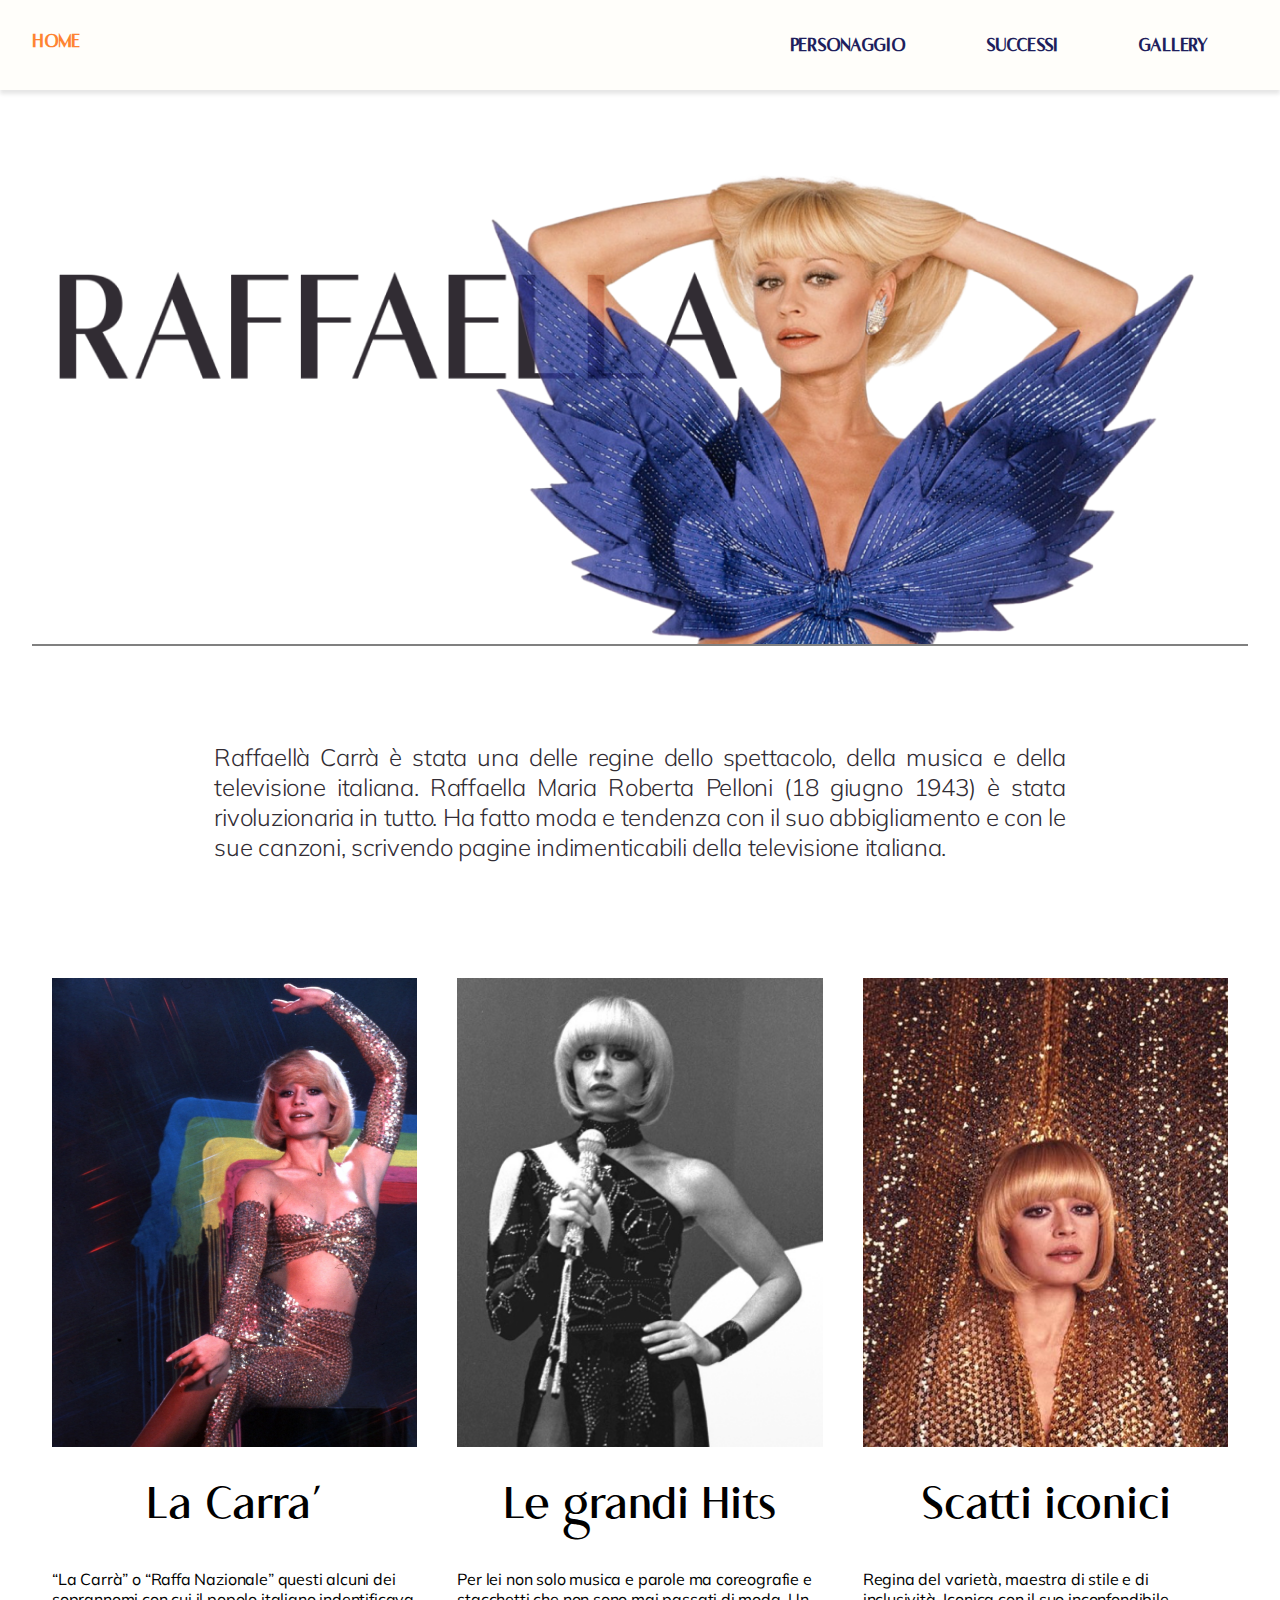
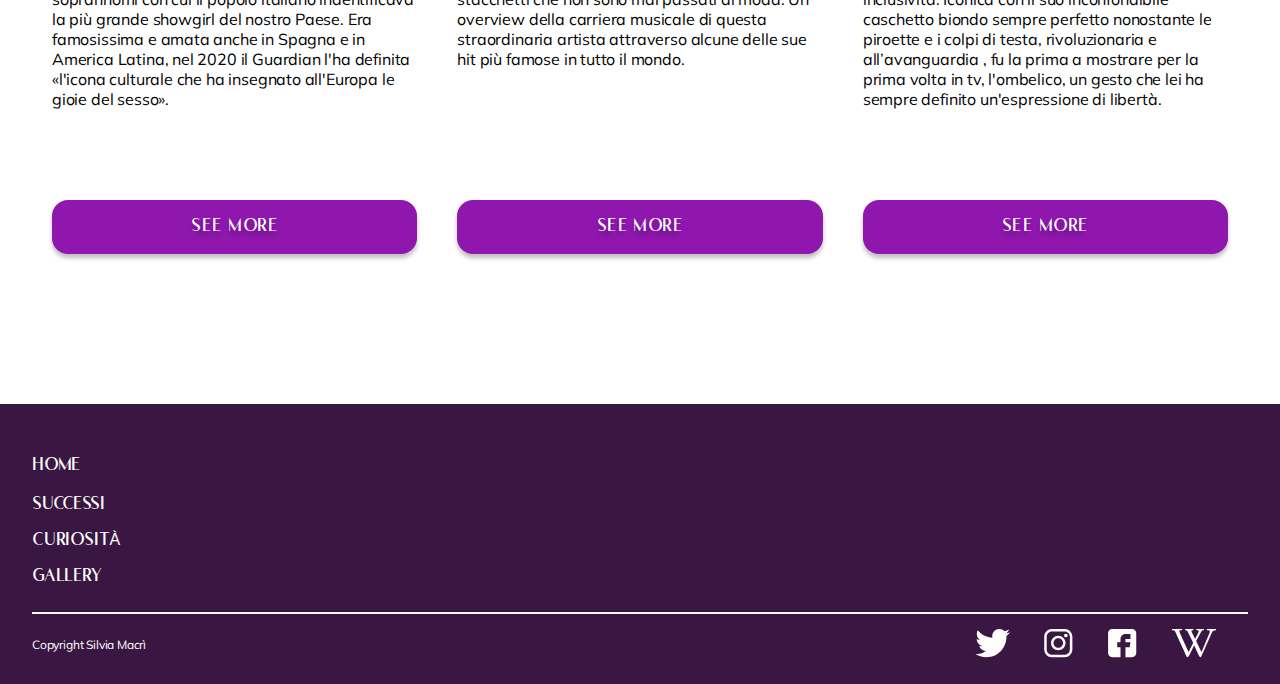
==== index.html @ 6fd502f0 "Initial commit1" ====
<!DOCTYPE html>
<html lang="it">
  <head>
    <meta charset="UTF-8" />
    <meta http-equiv="X-UA-Compatible" content="IE=edge" />
    <meta name="viewport" content="width=device-width, initial-scale=1.0" />
    <title>Home</title>
    <link rel="stylesheet" href="styles/index.css" type="text/css" />
    <link rel="stylesheet" href="styles/home.css" type="text/css" />
  </head>
  <body>
    <nav class="flex" id="navbar">
      <div class="container flex">
        <a class="link home active" href="#">HOME</a>
        <ul class="flex navlist">
          <li><a class="navlink link" href="personaggio.html">PERSONAGGIO</a></li>
          <li><a class="navlink link" href="success.html">SUCCESSI</a></li>
          <li><a class="navlink link" href="gallery.html">GALLERY</a></li>
        </ul>
      </div>
    </nav>

    <section id="header">
      <div class="container">
        <div class="flex align-center column">
          <img src="images/home.png" alt="Home" />
          <div class="hr-line"></div>
          <p class="subtitle description">
            Raffaellà Carrà è stata una delle regine dello spettacolo, della musica e della televisione italiana. Raffaella Maria Roberta Pelloni (18
            giugno 1943) è stata rivoluzionaria in tutto. Ha fatto moda e tendenza con il suo abbigliamento e con le sue canzoni, scrivendo pagine
            indimenticabili della televisione italiana.
          </p>
        </div>

        <div class="cards flex justify-between">
          <div class="single-card">
            <!-- <img src="images/Image 423_620.png" alt="Card 1" /> -->
            <div class="card-img" style="background-image: url('images/Image\ 423_620.png')"></div>
            <h2 class="card-title text-center">La Carra’</h2>
            <p class="card-description">
              “La Carrà” o “Raffa Nazionale” questi alcuni dei soprannomi con cui il popolo italiano indentificava la più grande showgirl del nostro
              Paese. Era famosissima e amata anche in Spagna e in America Latina, nel 2020 il Guardian l'ha definita «l'icona culturale che ha
              insegnato all'Europa le gioie del sesso».
            </p>
            <a href="success.html" class="page-link btn card-btn flex align-center justify-center">SEE MORE</a>
          </div>
          <div class="single-card">
            <!-- <img src="images/Frame 3.png" alt="Card 1" /> -->
            <div class="card-img" style="background-image: url('images/Frame\ 3.png')"></div>
            <h2 class="card-title text-center">Le grandi Hits</h2>
            <p class="card-description">
              Per lei non solo musica e parole ma coreografie e stacchetti che non sono mai passati di moda. Un overview della carriera musicale di
              questa straordinaria artista attraverso alcune delle sue hit più famose in tutto il mondo.
            </p>
            <a href="success.html" class="page-link btn card-btn flex align-center justify-center">SEE MORE</a>
          </div>
          <div class="single-card">
            <!-- <img src="images/Rectangle 40.png" alt="Card 1" /> -->
            <div class="card-img" style="background-image: url('images/Rectangle\ 40.png')"></div>
            <h2 class="card-title text-center">Scatti iconici</h2>
            <p class="card-description">
              Regina del varietà, maestra di stile e di inclusività. Iconica con il suo inconfondibile caschetto biondo sempre perfetto nonostante le
              piroette e i colpi di testa, rivoluzionaria e all’avanguardia , fu la prima a mostrare per la prima volta in tv, l'ombelico, un gesto
              che lei ha sempre definito un'espressione di libertà.
            </p>
            <a href="success.html" class="page-link btn card-btn flex align-center justify-center">SEE MORE</a>
          </div>
        </div>
      </div>
    </section>

    <footer id="footer" class="footer-home">
      <div class="container">
        <div class="flex column">
          <ul class="footer-list flex column">
            <li class="footer-item"><a class="footer-link link" href="">HOME</a></li>
            <li class="footer-item" style="padding-top: 11px">
              <a class="footer-link link" style="padding-top: 11px" href="./success.html">SUCCESSI</a>
            </li>
            <li class="footer-item"><a class="footer-link link" href="./success">curiosità</a></li>
            <li class="footer-item"><a class="footer-link link" href="">GALLERY</a></li>
          </ul>
          <div class="line"></div>
          <div class="flex justify-between">
            <div class="copyright small">Copyright Silvia Macrì</div>
            <div class="social-links">
              <a class="single-social-link" href="https://twitter.com/raffaella">
                <svg width="35" height="29" viewBox="0 0 35 29" fill="none" xmlns="http://www.w3.org/2000/svg">
                  <path
                    d="M35.0001 3.33336C33.7113 3.89867 32.3381 4.27338 30.9065 4.45531C32.3793 3.57595 33.5034 2.19408 34.0319 0.528486C32.6587 1.34721 31.1425 1.92551 29.5268 2.24823C28.2229 0.859874 26.3645 0 24.3372 0C20.4039 0 17.2373 3.19258 17.2373 7.10641C17.2373 7.66955 17.2849 8.21103 17.4019 8.72652C11.4954 8.43845 6.26903 5.60759 2.75806 1.29522C2.1451 2.3587 1.78556 3.57595 1.78556 4.88633C1.78556 7.34683 3.05262 9.52792 4.94131 10.7907C3.79987 10.769 2.68008 10.4376 1.73141 9.91562C1.73141 9.93728 1.73141 9.96543 1.73141 9.99359C1.73141 13.4461 4.19407 16.3138 7.42347 16.9744C6.84516 17.1325 6.21488 17.2083 5.56077 17.2083C5.10592 17.2083 4.64675 17.1823 4.21573 17.087C5.13625 19.9005 7.74836 21.969 10.8543 22.0361C8.43712 23.927 5.368 25.0663 2.04547 25.0663C1.46283 25.0663 0.904024 25.0403 0.345215 24.9688C3.49231 26.9983 7.22204 28.1571 11.2442 28.1571C24.3177 28.1571 31.4653 17.3274 31.4653 7.94029C31.4653 7.62623 31.4544 7.323 31.4393 7.02194C32.8493 6.02128 34.0341 4.77154 35.0001 3.33336Z"
                    fill="#FFFEFA"
                  />
                </svg>
              </a>
              <a class="single-social-link" href="https://www.instagram.com/raffaellacarra_fans_official/">
                <svg width="29" height="29" viewBox="0 0 29 29" fill="none" xmlns="http://www.w3.org/2000/svg">
                  <path
                    d="M20.6019 0H7.9855C3.70103 0 0.215332 3.48586 0.215332 7.77033V20.3867C0.215332 24.6714 3.70103 28.1571 7.9855 28.1571H20.6019C24.8867 28.1571 28.3724 24.6712 28.3724 20.3867V7.77033C28.3726 3.48586 24.8867 0 20.6019 0ZM25.8743 20.3867C25.8743 23.2938 23.5092 25.6588 20.6021 25.6588H7.9855C5.07855 25.659 2.71356 23.2938 2.71356 20.3867V7.77033C2.71356 4.86339 5.07855 2.49823 7.9855 2.49823H20.6019C23.509 2.49823 25.8742 4.86339 25.8742 7.77033V20.3867H25.8743Z"
                    fill="#FFFEFA"
                  />
                  <path
                    d="M14.2939 6.82355C10.2933 6.82355 7.03857 10.0782 7.03857 14.0789C7.03857 18.0794 10.2933 21.3339 14.2939 21.3339C18.2946 21.3339 21.5493 18.0794 21.5493 14.0789C21.5493 10.0782 18.2946 6.82355 14.2939 6.82355ZM14.2939 18.8355C11.671 18.8355 9.53681 16.7017 9.53681 14.0787C9.53681 11.4556 11.6708 9.32161 14.2939 9.32161C16.9171 9.32161 19.0511 11.4556 19.0511 14.0787C19.0511 16.7017 16.9169 18.8355 14.2939 18.8355Z"
                    fill="#FFFEFA"
                  />
                  <path
                    d="M21.8535 4.7052C21.3722 4.7052 20.8994 4.90006 20.5594 5.24149C20.2178 5.58125 20.0215 6.05424 20.0215 6.53724C20.0215 7.01873 20.218 7.49156 20.5594 7.83299C20.8992 8.17274 21.3722 8.36927 21.8535 8.36927C22.3365 8.36927 22.8078 8.17274 23.1493 7.83299C23.4907 7.49156 23.6856 7.01856 23.6856 6.53724C23.6856 6.05424 23.4907 5.58125 23.1493 5.24149C22.8095 4.90006 22.3365 4.7052 21.8535 4.7052Z"
                    fill="#FFFEFA"
                  />
                </svg>
              </a>
              <a class="single-social-link" href="https://www.facebook.com/raffcarra">
                <svg width="29" height="29" viewBox="0 0 29 29" fill="none" xmlns="http://www.w3.org/2000/svg">
                  <path
                    d="M24.1179 0H4.21002C1.93592 0 0.0854492 1.85047 0.0854492 4.12457V24.0325C0.0854492 26.3066 1.93592 28.1571 4.21002 28.1571H12.5142V18.2031H9.2145V13.2536H12.5142V9.89897C12.5142 7.16966 14.7343 4.94948 17.4636 4.94948H22.4681V9.89897H17.4636V13.2536H22.4681L21.6432 18.2031H17.4636V28.1571H24.1179C26.392 28.1571 28.2425 26.3066 28.2425 24.0325V4.12457C28.2425 1.85047 26.392 0 24.1179 0Z"
                    fill="#FFFEFA"
                  />
                </svg>
              </a>
              <a
                class="single-social-link"
                href="https://it.wikipedia.org/wiki/Raffaella_Carr%C3%A0#:~:text=Raffaella%20Carr%C3%A0%2C%20pseudonimo%20di%20Raffaella,radiofonica%20e%20autrice%20televisiva%20italiana"
              >
                <svg width="45" height="29" viewBox="0 0 45 29" fill="none" xmlns="http://www.w3.org/2000/svg">
                  <path
                    d="M22.2239 16.1463C20.5044 19.7188 18.1477 24.5553 16.9793 26.7374C15.8484 28.7243 14.9071 28.4582 14.1619 26.7906C11.5782 20.6479 6.26969 9.88169 3.77416 3.84549C3.31341 2.73228 2.9651 2.02044 2.63662 1.73881C2.30374 1.46162 1.61813 1.2953 0.573179 1.23543C0.18959 1.19329 0 1.10016 0 0.944927V0.104472L0.0947949 0.0202045C1.79449 0.0113343 10.0218 0.0202045 10.0218 0.0202045L10.1144 0.104472V0.907228C10.1144 1.12898 9.97552 1.23321 9.69995 1.23321L8.66382 1.28643C7.77539 1.34409 7.33008 1.59024 7.33008 2.09584C7.33008 2.34421 7.42708 2.70567 7.63651 3.20684C9.625 8.09877 16.4921 22.6593 16.4921 22.6593L16.7434 22.7458L21.1745 13.8489L20.2883 11.8753L17.2395 5.8413C17.2395 5.8413 16.6553 4.63273 16.4524 4.22913C15.1143 1.56141 15.1451 1.42392 13.7938 1.24208C13.4124 1.19773 13.2184 1.14894 13.2184 0.964885V0.100037L13.3286 0.0179871H21.2164L21.4259 0.0845144V0.918316C21.4259 1.11346 21.287 1.19551 21.0092 1.19551L20.4426 1.282C18.9877 1.39509 19.2279 1.98718 20.1935 3.91202L23.1013 9.92604L26.331 3.44633C26.8689 2.26437 26.7586 1.965 26.536 1.69668C26.4081 1.54145 25.9738 1.28643 25.0435 1.25317L24.6731 1.21325C24.576 1.21339 24.4817 1.1797 24.4064 1.1179C24.3676 1.09206 24.3359 1.05674 24.3143 1.01525C24.2927 0.973757 24.2819 0.927438 24.2829 0.880617V0.0889492L24.3954 0.00689907C26.6881 -0.00862384 31.8269 0.00689907 31.8269 0.00689907L31.9371 0.0889492V0.89614C31.9371 1.12011 31.8269 1.22434 31.5822 1.22434C30.3939 1.27756 30.1448 1.39953 29.6995 2.03597C29.479 2.37747 29.0095 3.12257 28.5134 3.95415L24.2829 11.8553L24.1639 12.1037L29.2961 22.6659L29.6091 22.7568L37.6887 3.4552C37.9731 2.67462 37.9246 2.12023 37.5719 1.8009C37.2081 1.48158 36.9348 1.2953 35.9934 1.25539L35.2218 1.22434C35.1222 1.22788 35.024 1.19912 34.9419 1.14229C34.9039 1.11851 34.8722 1.086 34.8492 1.04744C34.8262 1.00889 34.8126 0.965393 34.8096 0.920534V0.119995L34.9176 0.0357274H44.0378L44.1127 0.119995V0.927186C44.1127 1.14894 43.976 1.25982 43.7291 1.25982C42.5365 1.31304 41.6569 1.59245 41.0771 2.03818C40.4973 2.51052 40.052 3.17801 39.7235 4.01181C39.7235 4.01181 32.292 21.1314 29.7502 26.8283C28.7846 28.691 27.8146 28.5247 26.9879 26.7706C25.9363 24.6041 23.7296 19.772 22.1247 16.2128L22.2239 16.1463Z"
                    fill="#FFFEF9"
                  />
                </svg>
              </a>
            </div>
          </div>
        </div>
      </div>
    </footer>
  </body>
</html>
---- styles/index.css ----
@import url("https://fonts.googleapis.com/css2?family=Mulish:wght@300;400;700&display=swap");
@font-face {
  font-family: Romelio;
  src: url('../Romelio.otf');
}
:root {
  --color-primary: #3A1643;
  --color-secondary: #FE8432;
  --color-white: #fff;
  --color-dark: #312C33;
  --color-nav-text: #1E1F5D;
}
*,
*::after,
*::before {
  margin: 0;
  padding: 0;
  box-sizing: border-box;
}

img {
  width: 100%;
  display: block;
}

body {
  font-family: "Mulish", sans-serif;
  letter-spacing: -0.011em;
  font-weight: 400;
  font-size: 16px;
}

.strong {
  font-weight: 700;
}

.small {
  font-weight: 400;
  font-size: 12px;
}

h1,
h2,
h3,
.logo {
  font-family: Romelio, sans-serif;
  font-style: normal;
  letter-spacing: 2%;
  font-weight: 400;
}

h1 {
  font-size: 64px;
}

h2 {
  font-size: 40px;
}

h3 {
  font-size: 24px;
}
.pl-0 {
  padding-left: 0 !important;
}
.pr-0 {
  padding-right: 0 !important;
}
.subtitle {
  font-weight: 300;
  letter-spacing: -0.011em;
  font-size: 24px;
  text-align: justify;
  width: 70%;
}

.link {
  font-style: normal;
  font-weight: 700;
  text-decoration-line: underline;
  font-family: Romelio, sans-serif;
}

.btn {
  font-family: Romelio, sans-serif;
  font-weight: 400;
  letter-spacing: 0.03em;
}

.pretitle {
  letter-spacing: 2%;
  font-family: Romelio, sans-serif;
  font-weight: 400;
}

.container {
  width: 95%;
  margin: auto;
  /* max-width: 100%; */
}

#navbar {
  height: 90px;
  width: 100%;
  background: #fffefa;
  box-shadow: 0px 4px 4px rgba(0, 0, 0, 0.1);
  align-items: center;
}

.navlist {
  list-style: none;
}

.navlink,
.home {
  color: #1e1f5d;
  text-decoration: none;
  transition: color 0.3s linear;
}

.navlink {
  padding: 0 40px;
}

.navlink:hover,
.home:hover {
  color: #fe8432;
  text-decoration: underline;
}

.active {
  color: #fe8432;
}

.home {
  margin-right: auto;
}

.flex {
  display: flex;
}

.align-center {
  align-items: center;
}
.align-left {
  align-items: left;
}
.align-right {
  align-items: right;
}
.column {
  flex-direction: column;
}

.justify-center {
  justify-content: center;
}
.justify-between {
  justify-content: space-between;
}
.justify-evenly {
  justify-content: space-evenly;
}
.justify-around {
  justify-content: space-around;
}
.text-center {
  text-align: center;
}

#footer {
  background-color: #3a1643;
}

.line {
  width: 100%;
  border: 1px solid #fffef9;
}

.footer-list {
  margin-top: 42px;
  list-style: none;
}

.footer-link {
  color: #fffef9;
  text-decoration: none;
  padding: 8px 0;
  text-transform: uppercase;
  font-style: normal;
  font-weight: 400;
  font-size: 16px;
}

.footer-item {
  padding: 8px 0;
}

.footer-link:hover {
  text-decoration: underline;
}

.line {
  margin-top: 19px;
}

.copyright {
  color: white;
  margin: 23px 0 13px 0;
}

.social-links {
  margin-top: 15px;
  margin-bottom: 22px;
}

.single-social-link {
  margin-right: 31px;
  text-decoration: none;
}

.page-link{
  text-decoration: none;
  font-size: 16px;
}

.container {
  width: 95%;
}
/* @media (min-width: 476px) {
  .container {
    padding-right: 65px;
    padding-left: 65px;
  }
}
@media (min-width: 768px) {
  .container {
    max-width: 720px;
  }
}
@media (min-width: 992px) {
  .container {
    max-width: 960px;
  }
}
@media (min-width: 1200px) {
  .container {
    max-width: 1140px;
  }
}

@media (min-width: 1400px) {
  .container {
    max-width: 1310px;
  }
} */
---- styles/home.css ----
#header {
  margin-top: 56px;
}

.description {
  width: 70%;
  margin: 6rem auto 2rem auto;
  color: #312c33;
}

.cards {
  margin-top: 4rem;
  flex-wrap: wrap;
}

.single-card {
  padding: 20px;
  width: 33.33%;
}

.card-description,
.card-title,
.card-btn {
  margin-top: 31px;
}
.card-title {
  line-height: 1.5em;
}

.card-description {
  height: 200px;
}

.card-btn {
  color: #ffffff;
  background: #8f17ad;
  text-shadow: 0px 4px 4px rgba(0, 0, 0, 0.25);
  box-shadow: 0px 4px 4px rgba(0, 0, 0, 0.25);
  border-radius: 16px;
  outline: none;
  width: 100%;
  border: 0;
  height: 54px;
  margin-bottom: 98px;
}

.card-img {
  height: 469px;
  background-position: center;
  background-size: cover;
  background-repeat: no-repeat;
}

.footer-home {
  margin-top: 2rem;
}

.hr-line {
  width: 100%;
  border: .1px solid grey;
}

/* @media (min-width: 992px) {
  .description {
    width: 866px;
  }
} */
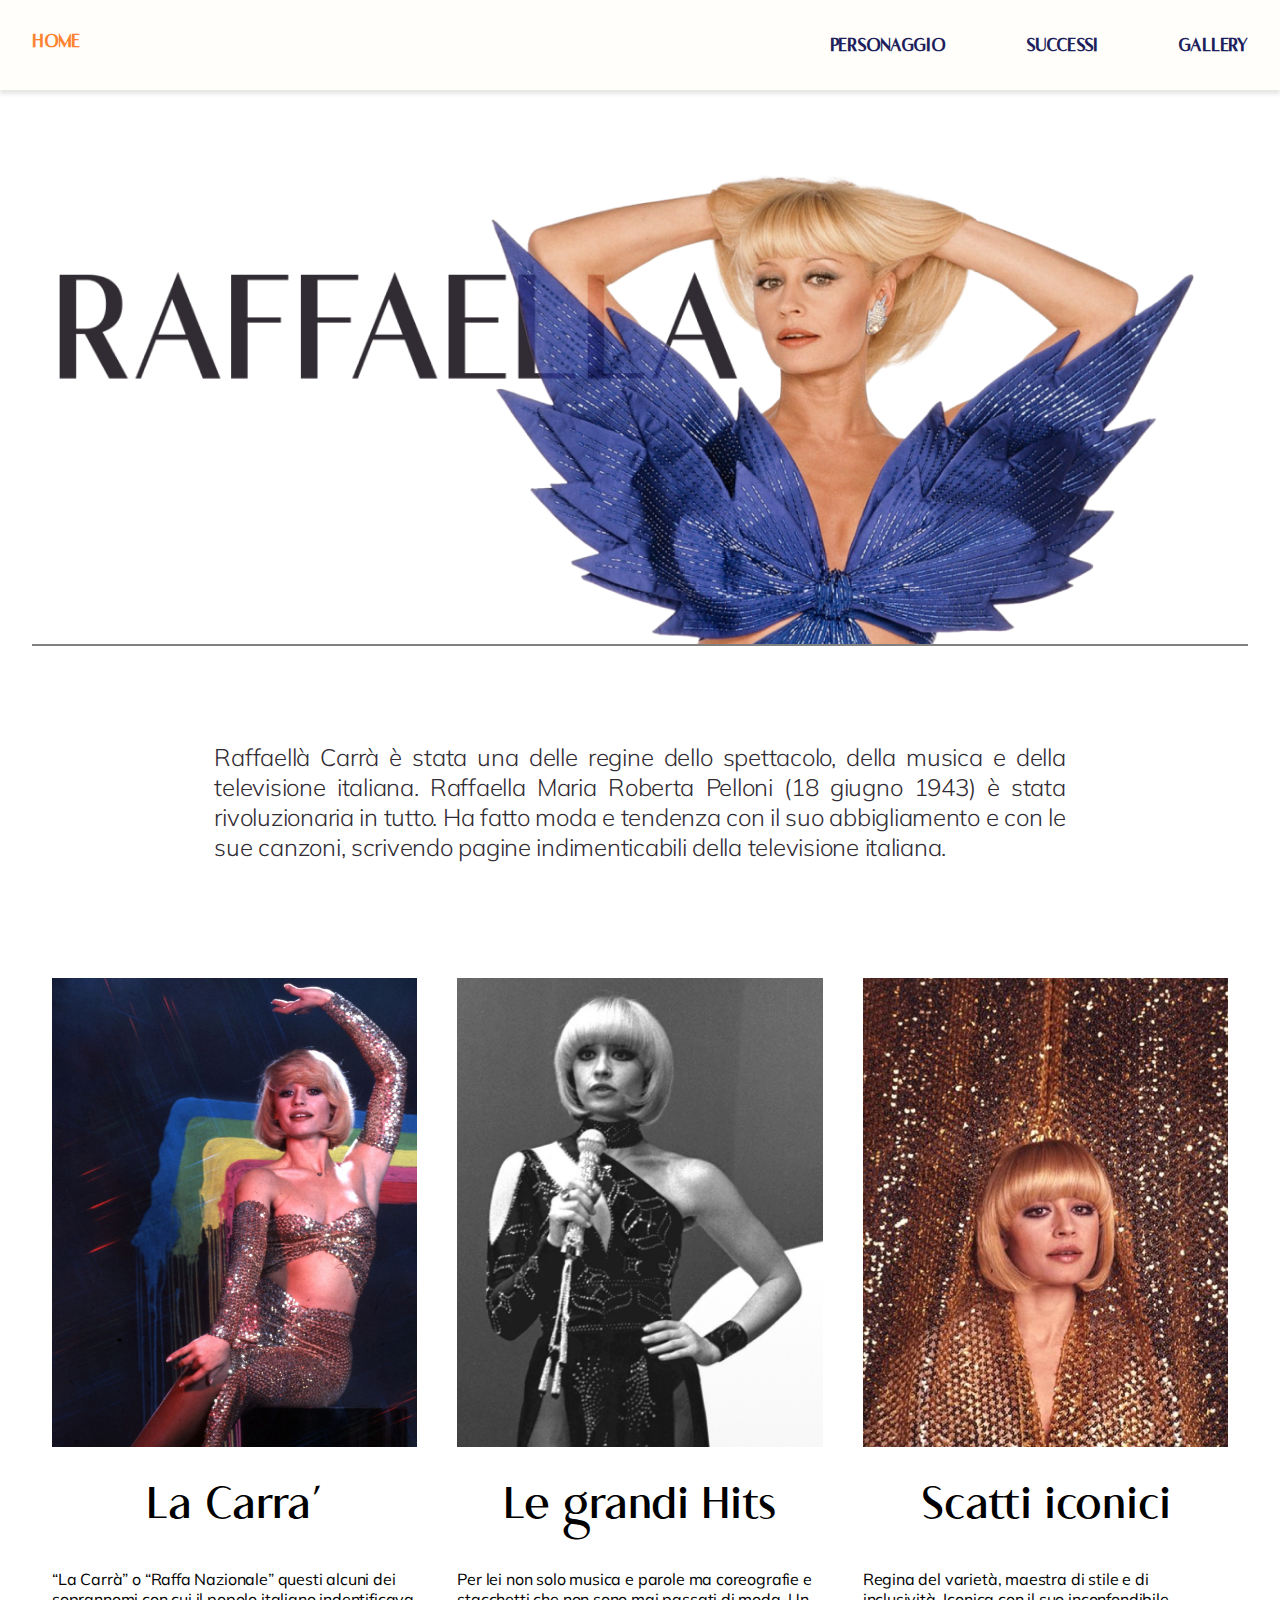
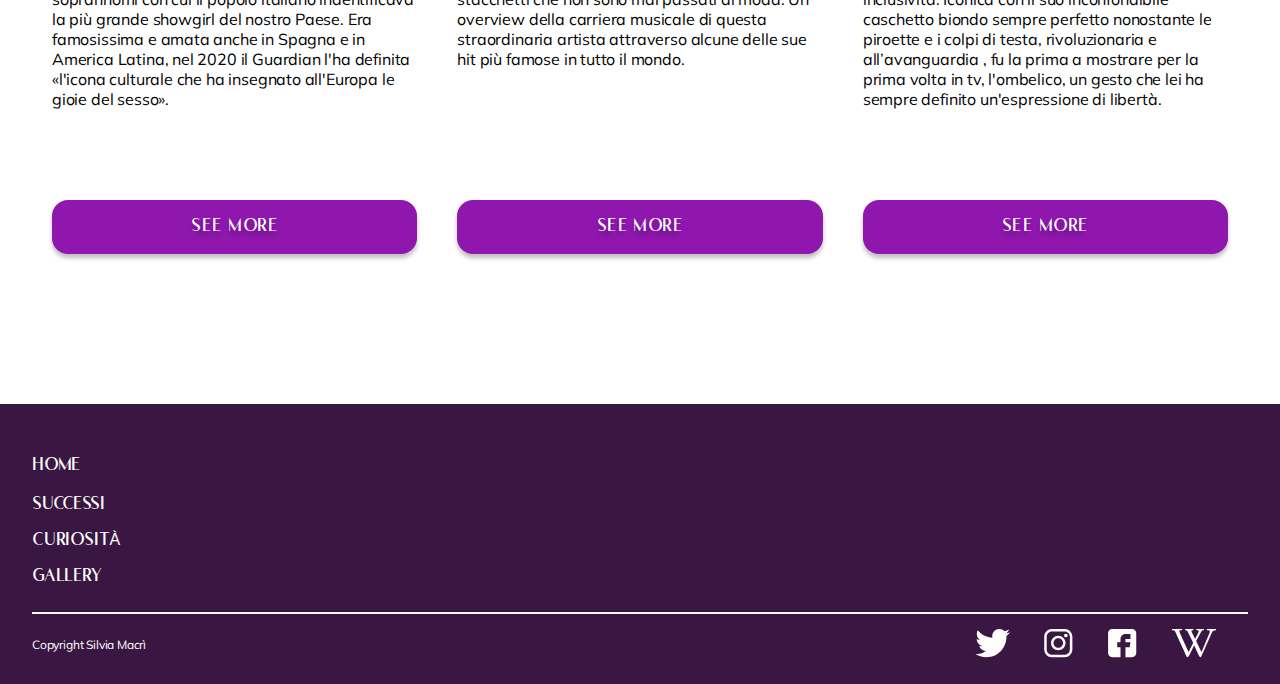
==== commit 1f074f33: "Final Commit" ====
--- a/index.html
+++ b/index.html
@@ -15,7 +15,7 @@
         <ul class="flex navlist">
           <li><a class="navlink link" href="personaggio.html">PERSONAGGIO</a></li>
           <li><a class="navlink link" href="success.html">SUCCESSI</a></li>
-          <li><a class="navlink link" href="gallery.html">GALLERY</a></li>
+          <li><a class="navlink link pr-0" href="gallery.html">GALLERY</a></li>
         </ul>
       </div>
     </nav>
--- a/styles/index.css
+++ b/styles/index.css
@@ -63,6 +63,12 @@
 .pl-0 {
   padding-left: 0 !important;
 }
+.pl-4 {
+  padding-left: 4rem !important;
+}
+.pr-4 {
+  padding-right: 4rem !important;
+}
 .pr-0 {
   padding-right: 0 !important;
 }
